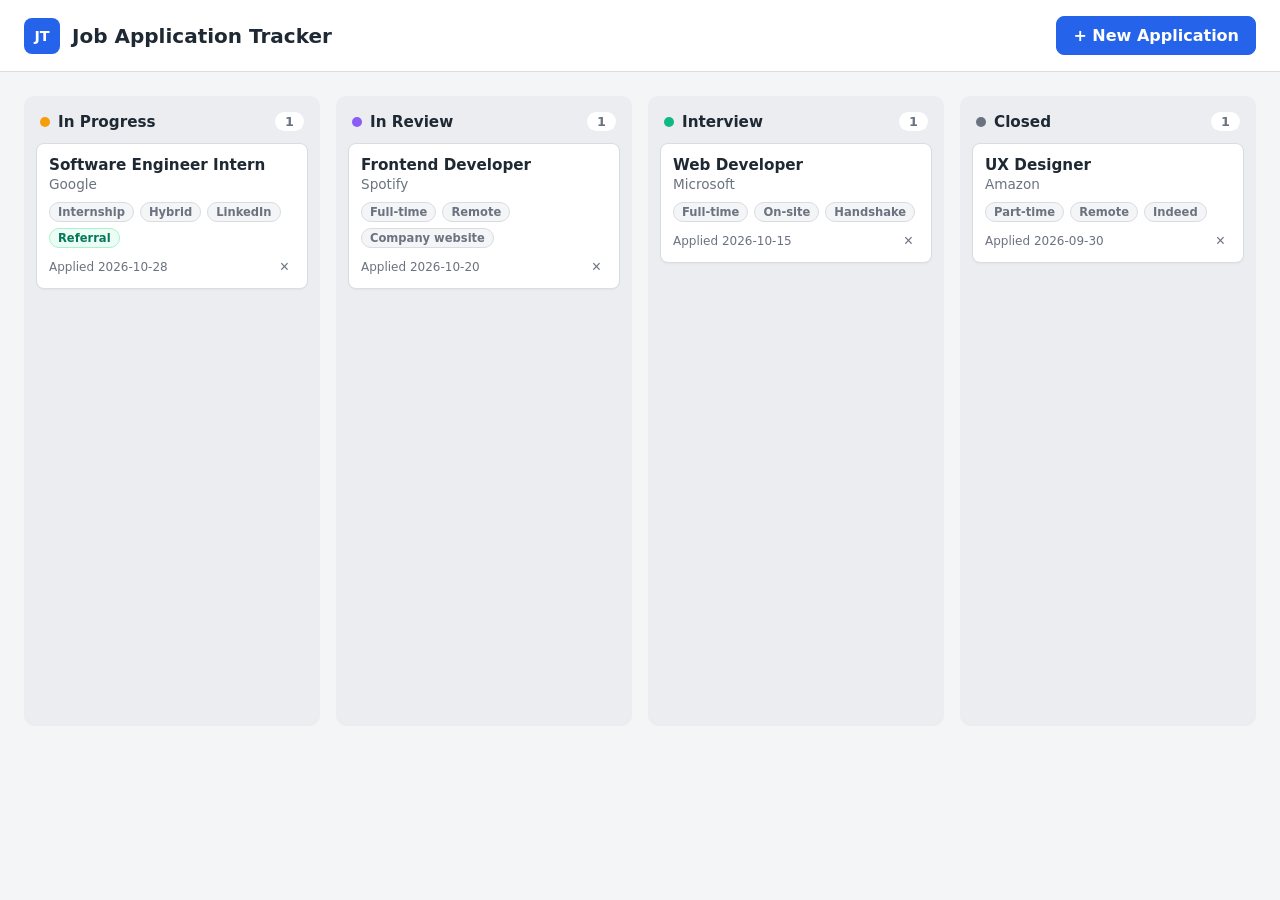
==== index.html @ 4c746ff1 "Expand New Application form with job type, mode, referral and source fields Co-Authored-By: Claude O" ====
<!DOCTYPE html>
<html lang="en">
<head>
  <meta charset="UTF-8">
  <meta name="viewport" content="width=device-width, initial-scale=1.0">
  <title>Job Application Tracker</title>
  <link rel="stylesheet" href="styles.css">
</head>
<body>
  <header class="topbar">
    <div class="brand">
      <span class="logo">JT</span>
      <h1>Job Application Tracker</h1>
    </div>
    <button id="new-app-btn" class="btn btn-primary">+ New Application</button>
  </header>

  <main class="board">
    <section class="column" data-status="in-progress">
      <div class="column-header">
        <span class="dot dot-progress"></span>
        <h2>In Progress</h2>
        <span class="count">0</span>
      </div>
      <div class="card-list"></div>
    </section>

    <section class="column" data-status="in-review">
      <div class="column-header">
        <span class="dot dot-review"></span>
        <h2>In Review</h2>
        <span class="count">0</span>
      </div>
      <div class="card-list"></div>
    </section>

    <section class="column" data-status="interview">
      <div class="column-header">
        <span class="dot dot-interview"></span>
        <h2>Interview</h2>
        <span class="count">0</span>
      </div>
      <div class="card-list"></div>
    </section>

    <section class="column" data-status="closed">
      <div class="column-header">
        <span class="dot dot-closed"></span>
        <h2>Closed</h2>
        <span class="count">0</span>
      </div>
      <div class="card-list"></div>
    </section>
  </main>

  <!-- New application modal -->
  <dialog id="app-dialog">
    <form id="app-form" method="dialog">
      <h3>New Application</h3>

      <label>Job position
        <input name="position" required placeholder="e.g. Frontend Developer">
      </label>
      <label>Company
        <input name="company" required placeholder="e.g. Acme Corp">
      </label>
      <div class="row">
        <label>Job type
          <select name="jobType" required>
            <option value="Full-time">Full-time</option>
            <option value="Part-time">Part-time</option>
            <option value="Internship">Internship</option>
          </select>
        </label>
        <label>Job mode
          <select name="jobMode" required>
            <option value="Hybrid">Hybrid</option>
            <option value="Remote">Remote</option>
            <option value="On-site">On-site</option>
          </select>
        </label>
      </div>
      <div class="row">
        <label>Application date
          <input name="date" type="date" required>
        </label>
        <label>Referral
          <select name="referral">
            <option value="no">No</option>
            <option value="yes">Yes</option>
          </select>
        </label>
      </div>
      <div class="row">
        <label>Applied via
          <select name="source" required>
            <option value="LinkedIn">LinkedIn</option>
            <option value="Indeed">Indeed</option>
            <option value="Handshake">Handshake</option>
            <option value="Glassdoor">Glassdoor</option>
            <option value="Company website">Company website</option>
            <option value="Email">Email</option>
            <option value="Career fair">Career fair</option>
            <option value="Other">Other</option>
          </select>
        </label>
        <label>Status
          <select name="status">
            <option value="in-progress">In Progress</option>
            <option value="in-review">In Review</option>
            <option value="interview">Interview</option>
            <option value="closed">Closed</option>
          </select>
        </label>
      </div>
      <div class="actions">
        <button type="button" id="cancel-btn" class="btn">Cancel</button>
        <button type="submit" class="btn btn-primary">Save</button>
      </div>
    </form>
  </dialog>

  <script src="app.js"></script>
</body>
</html>
---- styles.css ----
:root {
  --bg: #f4f5f7;
  --surface: #ffffff;
  --column: #ebedf0;
  --text: #1f2933;
  --muted: #6b7280;
  --border: #d9dce1;
  --primary: #2563eb;
  --primary-hover: #1d4ed8;
  --progress: #f59e0b;
  --review: #8b5cf6;
  --interview: #10b981;
  --closed: #6b7280;
  --radius: 10px;
}

* { box-sizing: border-box; }

body {
  margin: 0;
  font-family: system-ui, -apple-system, "Segoe UI", Roboto, sans-serif;
  background: var(--bg);
  color: var(--text);
}

/* Top bar */
.topbar {
  display: flex;
  align-items: center;
  justify-content: space-between;
  gap: 16px;
  padding: 16px 24px;
  background: var(--surface);
  border-bottom: 1px solid var(--border);
}
.brand { display: flex; align-items: center; gap: 12px; }
.brand h1 { font-size: 1.25rem; margin: 0; }
.logo {
  display: grid; place-items: center;
  width: 36px; height: 36px;
  border-radius: 8px;
  background: var(--primary); color: #fff;
  font-weight: 700; font-size: 0.9rem;
}

/* Buttons */
.btn {
  padding: 9px 16px;
  border: 1px solid var(--border);
  border-radius: 8px;
  background: var(--surface);
  color: var(--text);
  font: inherit; font-weight: 600;
  cursor: pointer;
}
.btn-primary { background: var(--primary); border-color: var(--primary); color: #fff; }
.btn-primary:hover { background: var(--primary-hover); }

/* Board */
.board {
  display: grid;
  grid-template-columns: repeat(4, minmax(240px, 1fr));
  gap: 16px;
  padding: 24px;
  overflow-x: auto;
}
.column {
  background: var(--column);
  border-radius: var(--radius);
  padding: 12px;
  min-height: 70vh;
  display: flex; flex-direction: column;
}
.column.drag-over { outline: 2px dashed var(--primary); outline-offset: -4px; }

.column-header {
  display: flex; align-items: center; gap: 8px;
  padding: 4px 4px 12px;
}
.column-header h2 { font-size: 0.95rem; margin: 0; flex: 1; }
.count {
  background: var(--surface);
  border-radius: 999px;
  padding: 2px 10px;
  font-size: 0.8rem; color: var(--muted); font-weight: 600;
}
.dot { width: 10px; height: 10px; border-radius: 50%; }
.dot-progress  { background: var(--progress); }
.dot-review    { background: var(--review); }
.dot-interview { background: var(--interview); }
.dot-closed    { background: var(--closed); }

.card-list { display: flex; flex-direction: column; gap: 10px; flex: 1; }

/* Cards */
.card {
  background: var(--surface);
  border: 1px solid var(--border);
  border-radius: 8px;
  padding: 12px;
  cursor: grab;
  box-shadow: 0 1px 2px rgb(0 0 0 / 0.04);
}
.card.dragging { opacity: 0.5; }
.card h3 { font-size: 0.95rem; margin: 0 0 2px; }
.card .company { color: var(--muted); font-size: 0.85rem; margin: 0; }
.card .tags { display: flex; flex-wrap: wrap; gap: 6px; margin-top: 10px; }
.tag {
  background: var(--bg); border: 1px solid var(--border);
  border-radius: 999px; padding: 2px 8px;
  font-size: 0.72rem; color: var(--muted); font-weight: 600;
}
.tag-referral { background: #ecfdf5; border-color: #a7f3d0; color: #047857; }
.card .meta {
  display: flex; justify-content: space-between; align-items: center;
  margin-top: 10px; font-size: 0.75rem; color: var(--muted);
}
.card .delete {
  border: none; background: none; color: var(--muted);
  cursor: pointer; font-size: 1rem; line-height: 1;
}
.card .delete:hover { color: #dc2626; }

.empty { color: var(--muted); font-size: 0.85rem; text-align: center; padding: 16px 0; }

/* Modal */
dialog {
  border: none; border-radius: var(--radius);
  padding: 24px; width: min(440px, 92vw);
}
dialog::backdrop { background: rgb(0 0 0 / 0.4); }
dialog h3 { margin: 0 0 16px; }
form label {
  display: flex; flex-direction: column; gap: 4px;
  font-size: 0.85rem; font-weight: 600; margin-bottom: 12px;
}
form input, form select, form textarea {
  font: inherit; font-weight: 400;
  padding: 8px 10px;
  border: 1px solid var(--border); border-radius: 6px;
}
form .row { display: grid; grid-template-columns: 1fr 1fr; gap: 12px; }
form .actions { display: flex; justify-content: flex-end; gap: 8px; margin-top: 8px; }

/* Phone */
@media (max-width: 700px) {
  .topbar { padding: 12px 16px; }
  .brand h1 { font-size: 1rem; }
  .board { grid-template-columns: 1fr; padding: 16px; }
  .column { min-height: auto; }
}
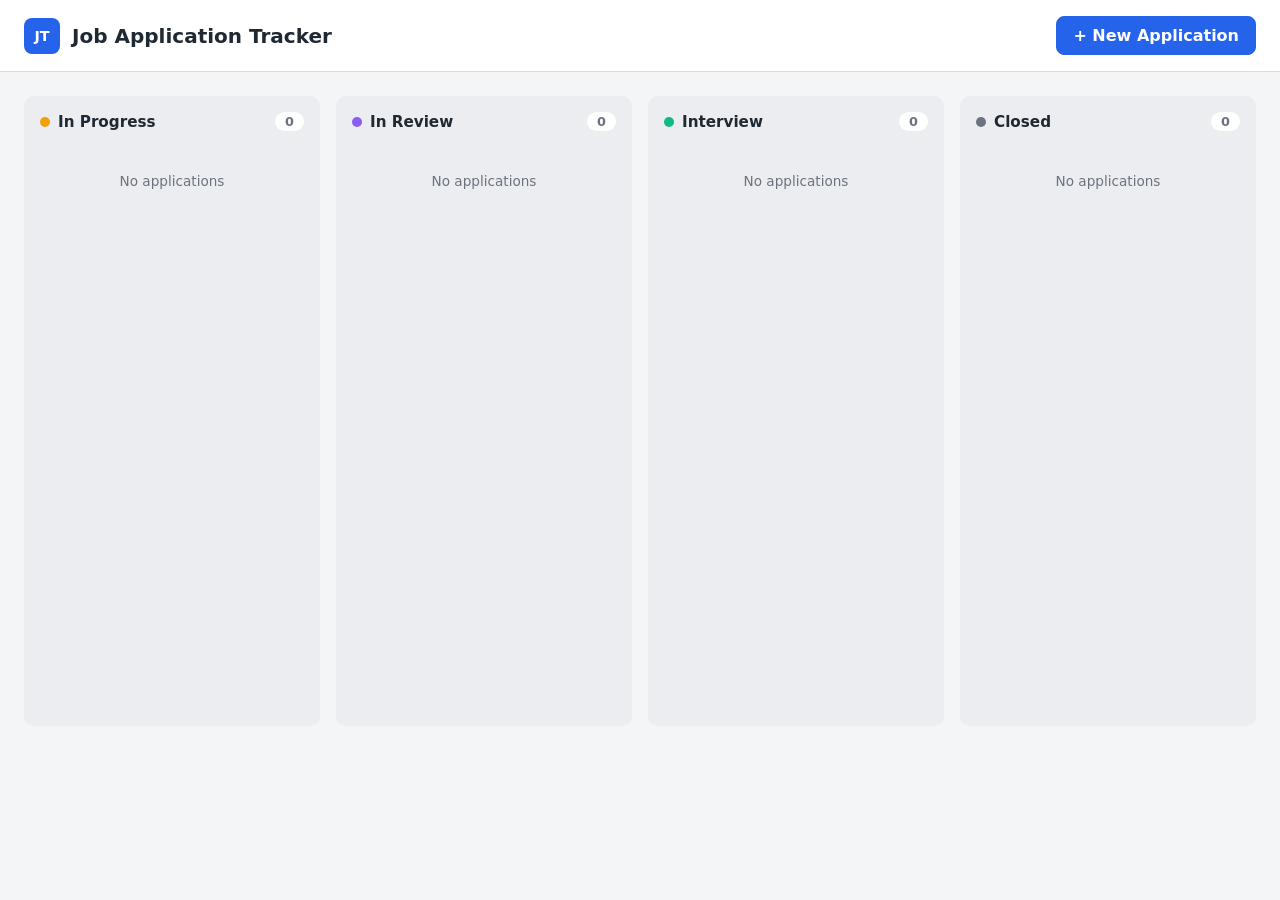
==== commit 30a15096: "Add application details menu, platform icons and empty defaults - Click a card to see all its data; " ====
--- a/index.html
+++ b/index.html
@@ -67,6 +67,7 @@
       <div class="row">
         <label>Job type
           <select name="jobType" required>
+            <option value="" selected>-</option>
             <option value="Full-time">Full-time</option>
             <option value="Part-time">Part-time</option>
             <option value="Internship">Internship</option>
@@ -74,6 +75,7 @@
         </label>
         <label>Job mode
           <select name="jobMode" required>
+            <option value="" selected>-</option>
             <option value="Hybrid">Hybrid</option>
             <option value="Remote">Remote</option>
             <option value="On-site">On-site</option>
@@ -85,7 +87,8 @@
           <input name="date" type="date" required>
         </label>
         <label>Referral
-          <select name="referral">
+          <select name="referral" required>
+            <option value="" selected>-</option>
             <option value="no">No</option>
             <option value="yes">Yes</option>
           </select>
@@ -93,7 +96,10 @@
       </div>
       <div class="row">
         <label>Applied via
-          <select name="source" required>
+          <span class="select-icon">
+            <span id="source-preview" class="source-icon"></span>
+            <select name="source" required>
+            <option value="" selected>-</option>
             <option value="LinkedIn">LinkedIn</option>
             <option value="Indeed">Indeed</option>
             <option value="Handshake">Handshake</option>
@@ -102,10 +108,12 @@
             <option value="Email">Email</option>
             <option value="Career fair">Career fair</option>
             <option value="Other">Other</option>
-          </select>
+            </select>
+          </span>
         </label>
         <label>Status
-          <select name="status">
+          <select name="status" required>
+            <option value="" selected>-</option>
             <option value="in-progress">In Progress</option>
             <option value="in-review">In Review</option>
             <option value="interview">Interview</option>
@@ -120,6 +128,38 @@
     </form>
   </dialog>
 
+  <!-- Application details modal -->
+  <dialog id="details-dialog">
+    <form id="details-form" method="dialog">
+      <h3 id="details-position"></h3>
+      <p id="details-company" class="details-company"></p>
+
+      <dl class="details-list">
+        <dt>Job type</dt><dd id="details-jobType"></dd>
+        <dt>Job mode</dt><dd id="details-jobMode"></dd>
+        <dt>Application date</dt><dd id="details-date"></dd>
+        <dt>Referral</dt><dd id="details-referral"></dd>
+        <dt>Applied via</dt><dd id="details-source"></dd>
+      </dl>
+
+      <label>Status
+        <select name="status" required>
+          <option value="in-progress">In Progress</option>
+          <option value="in-review">In Review</option>
+          <option value="interview">Interview</option>
+          <option value="closed">Closed</option>
+        </select>
+      </label>
+
+      <div class="actions">
+        <button type="button" id="delete-btn" class="btn btn-danger">Delete</button>
+        <span class="spacer"></span>
+        <button type="button" id="details-close-btn" class="btn">Close</button>
+        <button type="submit" class="btn btn-primary">Save</button>
+      </div>
+    </form>
+  </dialog>
+
   <script src="app.js"></script>
 </body>
 </html>
--- a/styles.css
+++ b/styles.css
@@ -55,6 +55,8 @@
 }
 .btn-primary { background: var(--primary); border-color: var(--primary); color: #fff; }
 .btn-primary:hover { background: var(--primary-hover); }
+.btn-danger { color: #dc2626; border-color: #fecaca; }
+.btn-danger:hover { background: #fef2f2; }
 
 /* Board */
 .board {
@@ -71,7 +73,6 @@
   min-height: 70vh;
   display: flex; flex-direction: column;
 }
-.column.drag-over { outline: 2px dashed var(--primary); outline-offset: -4px; }
 
 .column-header {
   display: flex; align-items: center; gap: 8px;
@@ -98,10 +99,12 @@
   border: 1px solid var(--border);
   border-radius: 8px;
   padding: 12px;
-  cursor: grab;
+  cursor: pointer;
   box-shadow: 0 1px 2px rgb(0 0 0 / 0.04);
+  transition: border-color 0.15s, box-shadow 0.15s;
 }
-.card.dragging { opacity: 0.5; }
+.card:hover { border-color: var(--primary); box-shadow: 0 4px 12px rgb(0 0 0 / 0.08); }
+.card:focus-visible { outline: 2px solid var(--primary); outline-offset: 2px; }
 .card h3 { font-size: 0.95rem; margin: 0 0 2px; }
 .card .company { color: var(--muted); font-size: 0.85rem; margin: 0; }
 .card .tags { display: flex; flex-wrap: wrap; gap: 6px; margin-top: 10px; }
@@ -111,15 +114,26 @@
   font-size: 0.72rem; color: var(--muted); font-weight: 600;
 }
 .tag-referral { background: #ecfdf5; border-color: #a7f3d0; color: #047857; }
-.card .meta {
-  display: flex; justify-content: space-between; align-items: center;
-  margin-top: 10px; font-size: 0.75rem; color: var(--muted);
+.card .meta { margin-top: 10px; font-size: 0.75rem; color: var(--muted); }
+
+/* "Applied via" icons */
+.source-icon { display: inline-flex; width: 16px; height: 16px; flex-shrink: 0; color: var(--muted); }
+.source-icon svg { width: 100%; height: 100%; }
+.tag-source { display: inline-flex; align-items: center; gap: 4px; padding-left: 4px; }
+.tag-source .source-icon { width: 14px; height: 14px; }
+.select-icon { position: relative; display: flex; align-items: center; }
+.select-icon .source-icon { position: absolute; left: 10px; pointer-events: none; }
+.select-icon select { width: 100%; padding-left: 34px; }
+
+/* Details modal */
+.details-company { color: var(--muted); margin: -12px 0 16px; }
+.details-list {
+  display: grid; grid-template-columns: auto 1fr; gap: 10px 16px;
+  margin: 0 0 20px; padding: 16px;
+  background: var(--bg); border-radius: 8px; font-size: 0.9rem;
 }
-.card .delete {
-  border: none; background: none; color: var(--muted);
-  cursor: pointer; font-size: 1rem; line-height: 1;
-}
-.card .delete:hover { color: #dc2626; }
+.details-list dt { color: var(--muted); font-weight: 600; }
+.details-list dd { margin: 0; display: flex; align-items: center; gap: 6px; }
 
 .empty { color: var(--muted); font-size: 0.85rem; text-align: center; padding: 16px 0; }
 
@@ -141,6 +155,7 @@
 }
 form .row { display: grid; grid-template-columns: 1fr 1fr; gap: 12px; }
 form .actions { display: flex; justify-content: flex-end; gap: 8px; margin-top: 8px; }
+form .actions .spacer { flex: 1; }
 
 /* Phone */
 @media (max-width: 700px) {
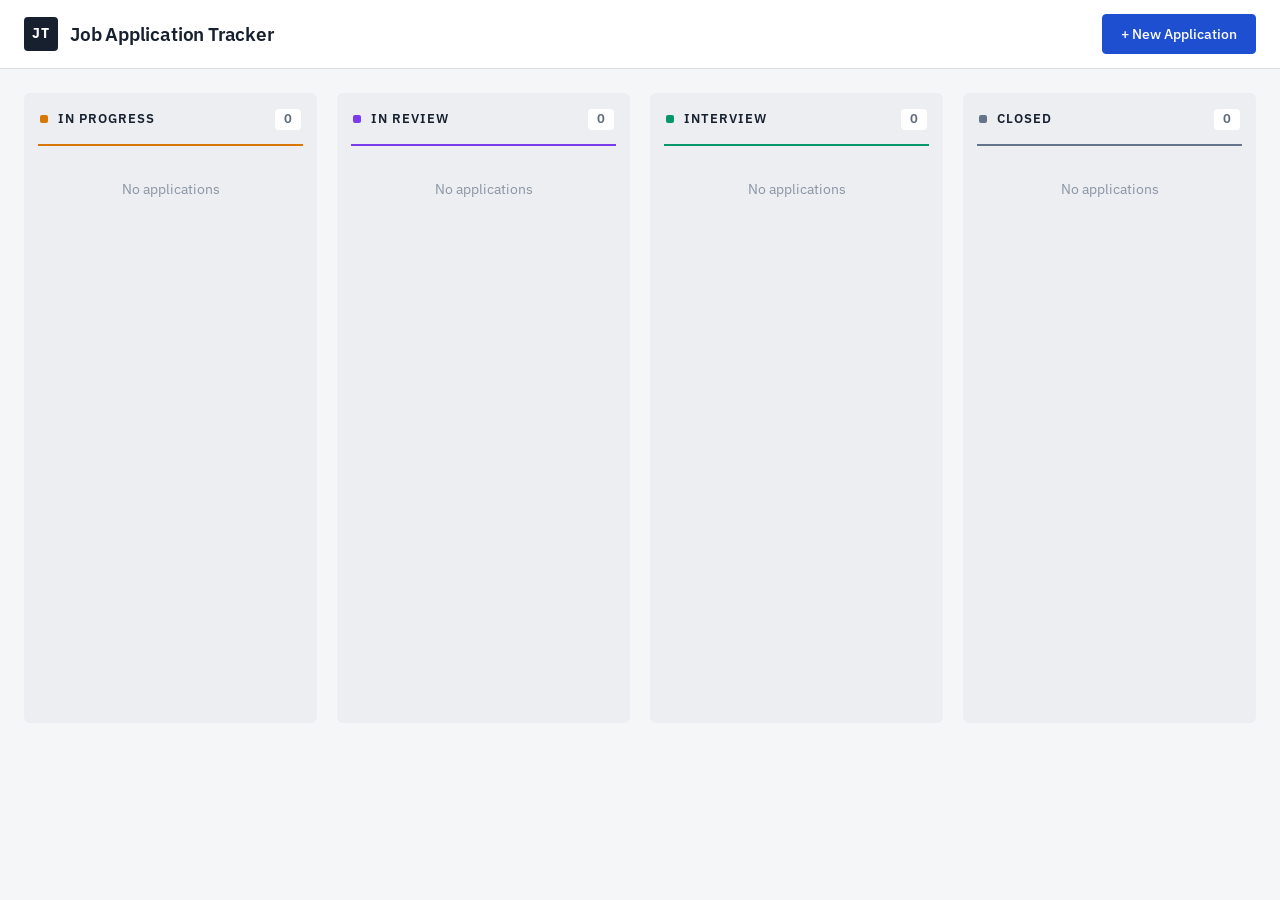
==== commit 6e888b05: "Restyle cards, forms and details menu with IBM Plex Sans - Cards get a status-colored left border, l" ====
--- a/index.html
+++ b/index.html
@@ -4,6 +4,9 @@
   <meta charset="UTF-8">
   <meta name="viewport" content="width=device-width, initial-scale=1.0">
   <title>Job Application Tracker</title>
+  <link rel="preconnect" href="https://fonts.googleapis.com">
+  <link rel="preconnect" href="https://fonts.gstatic.com" crossorigin>
+  <link href="https://fonts.googleapis.com/css2?family=IBM+Plex+Sans:wght@400;500;600;700&display=swap" rel="stylesheet">
   <link rel="stylesheet" href="styles.css">
 </head>
 <body>
--- a/styles.css
+++ b/styles.css
@@ -1,166 +1,268 @@
 :root {
-  --bg: #f4f5f7;
+  --bg: #f5f6f8;
   --surface: #ffffff;
-  --column: #ebedf0;
-  --text: #1f2933;
-  --muted: #6b7280;
-  --border: #d9dce1;
-  --primary: #2563eb;
-  --primary-hover: #1d4ed8;
-  --progress: #f59e0b;
-  --review: #8b5cf6;
-  --interview: #10b981;
-  --closed: #6b7280;
-  --radius: 10px;
+  --column: #eceef2;
+  --text: #16202e;
+  --muted: #5f6b7a;
+  --subtle: #8a94a3;
+  --border: #d8dce3;
+  --border-strong: #b9c0cb;
+  --primary: #1f4fd1;
+  --primary-hover: #183fa8;
+  --primary-soft: #e8eefc;
+  --progress: #d97706;
+  --review: #7c3aed;
+  --interview: #059669;
+  --closed: #64748b;
+  --danger: #c62828;
+  --radius: 6px;
+  --radius-sm: 4px;
+  --field-height: 40px;
+  --shadow-sm: 0 1px 2px rgb(16 24 40 / 0.06);
+  --shadow-md: 0 6px 16px rgb(16 24 40 / 0.10);
+  --font: "IBM Plex Sans", "Segoe UI", Roboto, Helvetica, Arial, sans-serif;
 }
 
 * { box-sizing: border-box; }
 
 body {
   margin: 0;
-  font-family: system-ui, -apple-system, "Segoe UI", Roboto, sans-serif;
+  font-family: var(--font);
+  font-size: 15px;
+  line-height: 1.45;
   background: var(--bg);
   color: var(--text);
-}
-
-/* Top bar */
+  -webkit-font-smoothing: antialiased;
+}
+
+h1, h2, h3 { letter-spacing: -0.01em; }
+
+/* ---------- Top bar ---------- */
 .topbar {
   display: flex;
   align-items: center;
   justify-content: space-between;
   gap: 16px;
-  padding: 16px 24px;
+  padding: 14px 24px;
   background: var(--surface);
   border-bottom: 1px solid var(--border);
 }
 .brand { display: flex; align-items: center; gap: 12px; }
-.brand h1 { font-size: 1.25rem; margin: 0; }
+.brand h1 { font-size: 1.2rem; font-weight: 600; margin: 0; }
 .logo {
   display: grid; place-items: center;
-  width: 36px; height: 36px;
-  border-radius: 8px;
-  background: var(--primary); color: #fff;
-  font-weight: 700; font-size: 0.9rem;
-}
-
-/* Buttons */
+  width: 34px; height: 34px;
+  border-radius: var(--radius-sm);
+  background: var(--text); color: #fff;
+  font-weight: 700; font-size: 0.85rem; letter-spacing: 0.04em;
+}
+
+/* ---------- Buttons ---------- */
 .btn {
-  padding: 9px 16px;
-  border: 1px solid var(--border);
-  border-radius: 8px;
-  background: var(--surface);
-  color: var(--text);
-  font: inherit; font-weight: 600;
+  display: inline-flex; align-items: center; justify-content: center;
+  height: var(--field-height);
+  padding: 0 18px;
+  border: 1px solid var(--border-strong);
+  border-radius: var(--radius-sm);
+  background: var(--surface);
+  color: var(--text);
+  font: inherit; font-size: 0.9rem; font-weight: 500;
   cursor: pointer;
-}
+  transition: background 0.15s, border-color 0.15s;
+}
+.btn:hover { background: var(--bg); }
 .btn-primary { background: var(--primary); border-color: var(--primary); color: #fff; }
-.btn-primary:hover { background: var(--primary-hover); }
-.btn-danger { color: #dc2626; border-color: #fecaca; }
-.btn-danger:hover { background: #fef2f2; }
-
-/* Board */
+.btn-primary:hover { background: var(--primary-hover); border-color: var(--primary-hover); }
+.btn-danger { color: var(--danger); border-color: #efc4c4; }
+.btn-danger:hover { background: #fdf2f2; }
+
+/* ---------- Board ---------- */
 .board {
   display: grid;
-  grid-template-columns: repeat(4, minmax(240px, 1fr));
-  gap: 16px;
+  grid-template-columns: repeat(4, minmax(250px, 1fr));
+  gap: 20px;
   padding: 24px;
   overflow-x: auto;
 }
 .column {
   background: var(--column);
   border-radius: var(--radius);
-  padding: 12px;
+  padding: 14px;
   min-height: 70vh;
   display: flex; flex-direction: column;
 }
 
 .column-header {
-  display: flex; align-items: center; gap: 8px;
-  padding: 4px 4px 12px;
-}
-.column-header h2 { font-size: 0.95rem; margin: 0; flex: 1; }
+  display: flex; align-items: center; gap: 10px;
+  padding: 2px 2px 14px;
+  margin-bottom: 14px;
+  border-bottom: 2px solid var(--border);
+}
+.column[data-status="in-progress"] .column-header { border-bottom-color: var(--progress); }
+.column[data-status="in-review"]   .column-header { border-bottom-color: var(--review); }
+.column[data-status="interview"]   .column-header { border-bottom-color: var(--interview); }
+.column[data-status="closed"]      .column-header { border-bottom-color: var(--closed); }
+.column-header h2 {
+  flex: 1; margin: 0;
+  font-size: 0.8rem; font-weight: 600;
+  text-transform: uppercase; letter-spacing: 0.08em;
+}
 .count {
-  background: var(--surface);
-  border-radius: 999px;
-  padding: 2px 10px;
+  min-width: 26px; text-align: center;
+  background: var(--surface);
+  border-radius: var(--radius-sm);
+  padding: 1px 8px;
   font-size: 0.8rem; color: var(--muted); font-weight: 600;
 }
-.dot { width: 10px; height: 10px; border-radius: 50%; }
+.dot { width: 8px; height: 8px; border-radius: 2px; }
 .dot-progress  { background: var(--progress); }
 .dot-review    { background: var(--review); }
 .dot-interview { background: var(--interview); }
 .dot-closed    { background: var(--closed); }
 
-.card-list { display: flex; flex-direction: column; gap: 10px; flex: 1; }
-
-/* Cards */
+.card-list { display: flex; flex-direction: column; gap: 12px; flex: 1; }
+.empty { color: var(--subtle); font-size: 0.85rem; text-align: center; padding: 20px 0; margin: 0; }
+
+/* ---------- Cards ---------- */
 .card {
+  position: relative;
+  display: flex; flex-direction: column;
   background: var(--surface);
   border: 1px solid var(--border);
-  border-radius: 8px;
-  padding: 12px;
+  border-left: 4px solid var(--accent, var(--border));
+  border-radius: var(--radius);
+  padding: 14px 16px;
   cursor: pointer;
-  box-shadow: 0 1px 2px rgb(0 0 0 / 0.04);
+  box-shadow: var(--shadow-sm);
+  transition: box-shadow 0.15s, transform 0.15s;
+}
+.card.status-in-progress { --accent: var(--progress); }
+.card.status-in-review   { --accent: var(--review); }
+.card.status-interview   { --accent: var(--interview); }
+.card.status-closed      { --accent: var(--closed); }
+.card:hover { box-shadow: var(--shadow-md); transform: translateY(-1px); }
+.card:focus-visible { outline: 2px solid var(--primary); outline-offset: 2px; }
+
+.card h3 { font-size: 1.1rem; font-weight: 600; line-height: 1.3; margin: 0; }
+.card .company { color: var(--muted); font-size: 0.9rem; margin: 2px 0 0; }
+.card .tags { display: flex; flex-wrap: wrap; gap: 6px; margin-top: 12px; }
+.tag {
+  display: inline-flex; align-items: center; gap: 5px;
+  height: 24px; padding: 0 8px;
+  background: var(--bg); border: 1px solid var(--border);
+  border-radius: var(--radius-sm);
+  font-size: 0.75rem; font-weight: 500; color: var(--muted);
+  white-space: nowrap;
+}
+.tag-referral { background: #ecfdf5; border-color: #b7e4cf; color: #047857; }
+.card .meta {
+  margin-top: 12px; padding-top: 10px;
+  border-top: 1px solid #edf0f3;
+  font-size: 0.78rem; color: var(--subtle);
+}
+
+/* ---------- "Applied via" icons ---------- */
+.source-icon { display: inline-flex; width: 16px; height: 16px; flex-shrink: 0; color: var(--muted); text-transform: none; letter-spacing: normal; }
+.source-icon svg { width: 100%; height: 100%; }
+.tag .source-icon { width: 14px; height: 14px; }
+
+/* ---------- Modals ---------- */
+dialog {
+  border: 1px solid var(--border);
+  border-radius: var(--radius);
+  padding: 28px;
+  width: min(480px, calc(100vw - 32px));
+  color: var(--text);
+  box-shadow: 0 20px 48px rgb(16 24 40 / 0.22);
+}
+dialog::backdrop { background: rgb(16 24 40 / 0.45); }
+dialog h3 { margin: 0 0 20px; font-size: 1.3rem; font-weight: 600; }
+
+/* Form fields */
+form label {
+  display: flex; flex-direction: column; gap: 6px;
+  margin-bottom: 16px;
+  font-size: 0.78rem; font-weight: 600;
+  color: var(--muted);
+  text-transform: uppercase; letter-spacing: 0.05em;
+}
+form input, form select, form textarea {
+  width: 100%;
+  height: var(--field-height);
+  padding: 0 12px;
+  border: 1px solid var(--border-strong);
+  border-radius: var(--radius-sm);
+  background: var(--surface);
+  color: var(--text);
+  font: inherit; font-size: 0.92rem; font-weight: 400;
+  text-transform: none; letter-spacing: normal;
   transition: border-color 0.15s, box-shadow 0.15s;
 }
-.card:hover { border-color: var(--primary); box-shadow: 0 4px 12px rgb(0 0 0 / 0.08); }
-.card:focus-visible { outline: 2px solid var(--primary); outline-offset: 2px; }
-.card h3 { font-size: 0.95rem; margin: 0 0 2px; }
-.card .company { color: var(--muted); font-size: 0.85rem; margin: 0; }
-.card .tags { display: flex; flex-wrap: wrap; gap: 6px; margin-top: 10px; }
-.tag {
-  background: var(--bg); border: 1px solid var(--border);
-  border-radius: 999px; padding: 2px 8px;
-  font-size: 0.72rem; color: var(--muted); font-weight: 600;
-}
-.tag-referral { background: #ecfdf5; border-color: #a7f3d0; color: #047857; }
-.card .meta { margin-top: 10px; font-size: 0.75rem; color: var(--muted); }
-
-/* "Applied via" icons */
-.source-icon { display: inline-flex; width: 16px; height: 16px; flex-shrink: 0; color: var(--muted); }
-.source-icon svg { width: 100%; height: 100%; }
-.tag-source { display: inline-flex; align-items: center; gap: 4px; padding-left: 4px; }
-.tag-source .source-icon { width: 14px; height: 14px; }
+form input:focus, form select:focus, form textarea:focus {
+  outline: none;
+  border-color: var(--primary);
+  box-shadow: 0 0 0 3px var(--primary-soft);
+}
+form input::placeholder { color: var(--subtle); }
+
+/* Custom dropdown arrow (the native one gets cut off) */
+form select {
+  appearance: none;
+  -webkit-appearance: none;
+  padding-right: 38px;
+  background-image: url("data:image/svg+xml,%3Csvg xmlns='http://www.w3.org/2000/svg' viewBox='0 0 24 24' fill='none' stroke='%235f6b7a' stroke-width='2' stroke-linecap='round' stroke-linejoin='round'%3E%3Cpath d='m6 9 6 6 6-6'/%3E%3C/svg%3E");
+  background-repeat: no-repeat;
+  background-position: right 12px center;
+  background-size: 16px;
+  cursor: pointer;
+}
+
+/* Dropdown with the "Applied via" icon inside */
 .select-icon { position: relative; display: flex; align-items: center; }
-.select-icon .source-icon { position: absolute; left: 10px; pointer-events: none; }
-.select-icon select { width: 100%; padding-left: 34px; }
+.select-icon .source-icon { position: absolute; left: 12px; pointer-events: none; }
+.select-icon .source-icon:not(:empty) ~ select { padding-left: 38px; }
+
+form .row { display: grid; grid-template-columns: 1fr 1fr; gap: 16px; }
+form .actions {
+  display: flex; justify-content: flex-end; align-items: center; gap: 10px;
+  margin-top: 8px; padding-top: 20px;
+  border-top: 1px solid var(--border);
+}
+form .actions .spacer { flex: 1; }
 
 /* Details modal */
-.details-company { color: var(--muted); margin: -12px 0 16px; }
+#details-dialog h3 { font-size: 1.6rem; line-height: 1.2; margin-bottom: 4px; }
+.details-company { color: var(--muted); font-size: 1rem; margin: 0 0 20px; }
 .details-list {
-  display: grid; grid-template-columns: auto 1fr; gap: 10px 16px;
-  margin: 0 0 20px; padding: 16px;
-  background: var(--bg); border-radius: 8px; font-size: 0.9rem;
-}
-.details-list dt { color: var(--muted); font-weight: 600; }
-.details-list dd { margin: 0; display: flex; align-items: center; gap: 6px; }
-
-.empty { color: var(--muted); font-size: 0.85rem; text-align: center; padding: 16px 0; }
-
-/* Modal */
-dialog {
-  border: none; border-radius: var(--radius);
-  padding: 24px; width: min(440px, 92vw);
-}
-dialog::backdrop { background: rgb(0 0 0 / 0.4); }
-dialog h3 { margin: 0 0 16px; }
-form label {
-  display: flex; flex-direction: column; gap: 4px;
-  font-size: 0.85rem; font-weight: 600; margin-bottom: 12px;
-}
-form input, form select, form textarea {
-  font: inherit; font-weight: 400;
-  padding: 8px 10px;
-  border: 1px solid var(--border); border-radius: 6px;
-}
-form .row { display: grid; grid-template-columns: 1fr 1fr; gap: 12px; }
-form .actions { display: flex; justify-content: flex-end; gap: 8px; margin-top: 8px; }
-form .actions .spacer { flex: 1; }
-
-/* Phone */
+  display: grid; grid-template-columns: 180px 1fr;
+  margin: 0 0 20px;
+  border: 1px solid var(--border);
+  border-radius: var(--radius);
+  font-size: 0.92rem;
+}
+.details-list dt, .details-list dd {
+  display: flex; align-items: center;
+  min-height: 42px; padding: 0 14px;
+  border-bottom: 1px solid var(--border);
+}
+.details-list dt:last-of-type, .details-list dd:last-of-type { border-bottom: none; }
+.details-list dt {
+  background: var(--bg);
+  color: var(--muted); font-size: 0.78rem; font-weight: 600;
+  text-transform: uppercase; letter-spacing: 0.05em;
+  white-space: nowrap;
+}
+.details-list dd { margin: 0; gap: 8px; }
+
+/* ---------- Phone ---------- */
 @media (max-width: 700px) {
   .topbar { padding: 12px 16px; }
   .brand h1 { font-size: 1rem; }
+  .btn { padding: 0 14px; }
   .board { grid-template-columns: 1fr; padding: 16px; }
   .column { min-height: auto; }
-}
+  dialog { padding: 20px; }
+  form .row { grid-template-columns: 1fr; gap: 0; }
+  .details-list { grid-template-columns: 1fr; }
+  .details-list dt { min-height: 30px; border-bottom: none; }
+}
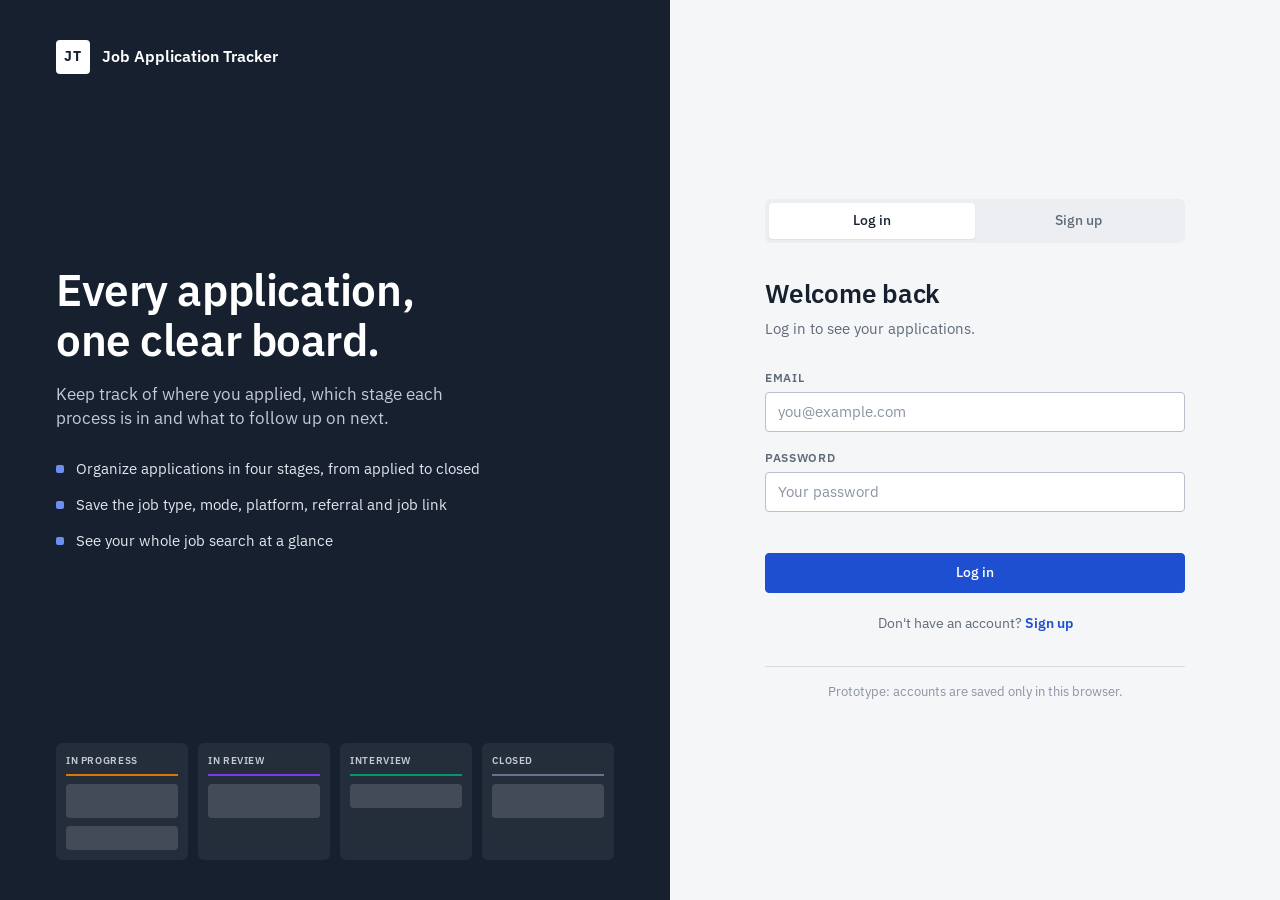
==== commit 7d0f80cf: "Add start screen with log in / sign up and job link field - New start screen (index.html) with Log i" ====
--- a/index.html
+++ b/index.html
@@ -9,160 +9,87 @@
   <link href="https://fonts.googleapis.com/css2?family=IBM+Plex+Sans:wght@400;500;600;700&display=swap" rel="stylesheet">
   <link rel="stylesheet" href="styles.css">
 </head>
-<body>
-  <header class="topbar">
+<body class="auth-page">
+  <!-- Left: welcome panel -->
+  <section class="auth-hero">
     <div class="brand">
-      <span class="logo">JT</span>
-      <h1>Job Application Tracker</h1>
+      <span class="logo logo-light">JT</span>
+      <span class="brand-name">Job Application Tracker</span>
     </div>
-    <button id="new-app-btn" class="btn btn-primary">+ New Application</button>
-  </header>
 
-  <main class="board">
-    <section class="column" data-status="in-progress">
-      <div class="column-header">
-        <span class="dot dot-progress"></span>
-        <h2>In Progress</h2>
-        <span class="count">0</span>
+    <div class="hero-copy">
+      <h1>Every application,<br>one clear board.</h1>
+      <p>Keep track of where you applied, which stage each process is in and what to follow up on next.</p>
+
+      <ul class="hero-points">
+        <li><span class="point-mark"></span>Organize applications in four stages, from applied to closed</li>
+        <li><span class="point-mark"></span>Save the job type, mode, platform, referral and job link</li>
+        <li><span class="point-mark"></span>See your whole job search at a glance</li>
+      </ul>
+    </div>
+
+    <!-- Small preview of the board -->
+    <div class="hero-preview" aria-hidden="true">
+      <div class="preview-col"><span class="preview-head" style="--c: var(--progress)">In Progress</span><span class="preview-card"></span><span class="preview-card short"></span></div>
+      <div class="preview-col"><span class="preview-head" style="--c: var(--review)">In Review</span><span class="preview-card"></span></div>
+      <div class="preview-col"><span class="preview-head" style="--c: var(--interview)">Interview</span><span class="preview-card short"></span></div>
+      <div class="preview-col"><span class="preview-head" style="--c: var(--closed)">Closed</span><span class="preview-card"></span></div>
+    </div>
+  </section>
+
+  <!-- Right: log in / sign up -->
+  <main class="auth-main">
+    <div class="auth-card">
+      <div class="auth-tabs" role="tablist">
+        <button type="button" class="auth-tab active" data-tab="login" role="tab" aria-selected="true">Log in</button>
+        <button type="button" class="auth-tab" data-tab="signup" role="tab" aria-selected="false">Sign up</button>
       </div>
-      <div class="card-list"></div>
-    </section>
 
-    <section class="column" data-status="in-review">
-      <div class="column-header">
-        <span class="dot dot-review"></span>
-        <h2>In Review</h2>
-        <span class="count">0</span>
-      </div>
-      <div class="card-list"></div>
-    </section>
+      <form id="login-form" class="auth-form" novalidate>
+        <h2>Welcome back</h2>
+        <p class="auth-subtitle">Log in to see your applications.</p>
 
-    <section class="column" data-status="interview">
-      <div class="column-header">
-        <span class="dot dot-interview"></span>
-        <h2>Interview</h2>
-        <span class="count">0</span>
-      </div>
-      <div class="card-list"></div>
-    </section>
+        <label>Email
+          <input name="email" type="email" autocomplete="email" required placeholder="you@example.com">
+        </label>
+        <label>Password
+          <input name="password" type="password" autocomplete="current-password" required placeholder="Your password">
+        </label>
 
-    <section class="column" data-status="closed">
-      <div class="column-header">
-        <span class="dot dot-closed"></span>
-        <h2>Closed</h2>
-        <span class="count">0</span>
-      </div>
-      <div class="card-list"></div>
-    </section>
+        <p class="form-error" role="alert"></p>
+        <button type="submit" class="btn btn-primary btn-block">Log in</button>
+        <p class="auth-switch">Don't have an account? <button type="button" class="link-btn" data-go="signup">Sign up</button></p>
+      </form>
+
+      <form id="signup-form" class="auth-form" hidden novalidate>
+        <h2>Create your account</h2>
+        <p class="auth-subtitle">Start tracking your job search in minutes.</p>
+
+        <label>Full name
+          <input name="name" autocomplete="name" required placeholder="e.g. Alex Smith">
+        </label>
+        <label>Email
+          <input name="email" type="email" autocomplete="email" required placeholder="you@example.com">
+        </label>
+        <div class="row">
+          <label>Password
+            <input name="password" type="password" autocomplete="new-password" required minlength="6" placeholder="At least 6 characters">
+          </label>
+          <label>Confirm password
+            <input name="confirm" type="password" autocomplete="new-password" required placeholder="Repeat password">
+          </label>
+        </div>
+
+        <p class="form-error" role="alert"></p>
+        <button type="submit" class="btn btn-primary btn-block">Create account</button>
+        <p class="auth-switch">Already have an account? <button type="button" class="link-btn" data-go="login">Log in</button></p>
+      </form>
+
+      <p class="auth-note">Prototype: accounts are saved only in this browser.</p>
+    </div>
   </main>
 
-  <!-- New application modal -->
-  <dialog id="app-dialog">
-    <form id="app-form" method="dialog">
-      <h3>New Application</h3>
-
-      <label>Job position
-        <input name="position" required placeholder="e.g. Frontend Developer">
-      </label>
-      <label>Company
-        <input name="company" required placeholder="e.g. Acme Corp">
-      </label>
-      <div class="row">
-        <label>Job type
-          <select name="jobType" required>
-            <option value="" selected>-</option>
-            <option value="Full-time">Full-time</option>
-            <option value="Part-time">Part-time</option>
-            <option value="Internship">Internship</option>
-          </select>
-        </label>
-        <label>Job mode
-          <select name="jobMode" required>
-            <option value="" selected>-</option>
-            <option value="Hybrid">Hybrid</option>
-            <option value="Remote">Remote</option>
-            <option value="On-site">On-site</option>
-          </select>
-        </label>
-      </div>
-      <div class="row">
-        <label>Application date
-          <input name="date" type="date" required>
-        </label>
-        <label>Referral
-          <select name="referral" required>
-            <option value="" selected>-</option>
-            <option value="no">No</option>
-            <option value="yes">Yes</option>
-          </select>
-        </label>
-      </div>
-      <div class="row">
-        <label>Applied via
-          <span class="select-icon">
-            <span id="source-preview" class="source-icon"></span>
-            <select name="source" required>
-            <option value="" selected>-</option>
-            <option value="LinkedIn">LinkedIn</option>
-            <option value="Indeed">Indeed</option>
-            <option value="Handshake">Handshake</option>
-            <option value="Glassdoor">Glassdoor</option>
-            <option value="Company website">Company website</option>
-            <option value="Email">Email</option>
-            <option value="Career fair">Career fair</option>
-            <option value="Other">Other</option>
-            </select>
-          </span>
-        </label>
-        <label>Status
-          <select name="status" required>
-            <option value="" selected>-</option>
-            <option value="in-progress">In Progress</option>
-            <option value="in-review">In Review</option>
-            <option value="interview">Interview</option>
-            <option value="closed">Closed</option>
-          </select>
-        </label>
-      </div>
-      <div class="actions">
-        <button type="button" id="cancel-btn" class="btn">Cancel</button>
-        <button type="submit" class="btn btn-primary">Save</button>
-      </div>
-    </form>
-  </dialog>
-
-  <!-- Application details modal -->
-  <dialog id="details-dialog">
-    <form id="details-form" method="dialog">
-      <h3 id="details-position"></h3>
-      <p id="details-company" class="details-company"></p>
-
-      <dl class="details-list">
-        <dt>Job type</dt><dd id="details-jobType"></dd>
-        <dt>Job mode</dt><dd id="details-jobMode"></dd>
-        <dt>Application date</dt><dd id="details-date"></dd>
-        <dt>Referral</dt><dd id="details-referral"></dd>
-        <dt>Applied via</dt><dd id="details-source"></dd>
-      </dl>
-
-      <label>Status
-        <select name="status" required>
-          <option value="in-progress">In Progress</option>
-          <option value="in-review">In Review</option>
-          <option value="interview">Interview</option>
-          <option value="closed">Closed</option>
-        </select>
-      </label>
-
-      <div class="actions">
-        <button type="button" id="delete-btn" class="btn btn-danger">Delete</button>
-        <span class="spacer"></span>
-        <button type="button" id="details-close-btn" class="btn">Close</button>
-        <button type="submit" class="btn btn-primary">Save</button>
-      </div>
-    </form>
-  </dialog>
-
-  <script src="app.js"></script>
+  <script src="auth.js"></script>
+  <script src="login.js"></script>
 </body>
 </html>
--- a/styles.css
+++ b/styles.css
@@ -24,6 +24,7 @@
 }
 
 * { box-sizing: border-box; }
+[hidden] { display: none !important; }
 
 body {
   margin: 0;
@@ -57,6 +58,19 @@
   font-weight: 700; font-size: 0.85rem; letter-spacing: 0.04em;
 }
 
+.topbar-actions { display: flex; align-items: center; gap: 20px; }
+.user-menu {
+  display: flex; align-items: center; gap: 10px;
+  padding-left: 20px; border-left: 1px solid var(--border);
+}
+.avatar {
+  display: grid; place-items: center;
+  width: 32px; height: 32px; border-radius: 50%;
+  background: var(--primary-soft); color: var(--primary);
+  font-size: 0.78rem; font-weight: 600;
+}
+.user-name { font-size: 0.9rem; font-weight: 500; }
+
 /* ---------- Buttons ---------- */
 .btn {
   display: inline-flex; align-items: center; justify-content: center;
@@ -73,6 +87,9 @@
 .btn:hover { background: var(--bg); }
 .btn-primary { background: var(--primary); border-color: var(--primary); color: #fff; }
 .btn-primary:hover { background: var(--primary-hover); border-color: var(--primary-hover); }
+.btn-ghost { border-color: transparent; color: var(--muted); padding: 0 10px; }
+.btn-ghost:hover { color: var(--text); }
+.btn-block { width: 100%; }
 .btn-danger { color: var(--danger); border-color: #efc4c4; }
 .btn-danger:hover { background: #fdf2f2; }
 
@@ -204,6 +221,7 @@
   box-shadow: 0 0 0 3px var(--primary-soft);
 }
 form input::placeholder { color: var(--subtle); }
+.optional { text-transform: none; letter-spacing: normal; font-weight: 400; color: var(--subtle); }
 
 /* Custom dropdown arrow (the native one gets cut off) */
 form select {
@@ -252,7 +270,71 @@
   text-transform: uppercase; letter-spacing: 0.05em;
   white-space: nowrap;
 }
-.details-list dd { margin: 0; gap: 8px; }
+.details-list dd { margin: 0; gap: 8px; min-width: 0; }
+.job-link { color: var(--primary); font-weight: 500; text-decoration: none; }
+.job-link:hover { text-decoration: underline; }
+.muted { color: var(--subtle); }
+
+/* ---------- Start screen (log in / sign up) ---------- */
+.auth-page {
+  display: grid;
+  grid-template-columns: minmax(0, 1.1fr) minmax(0, 1fr);
+  min-height: 100vh;
+}
+.auth-hero {
+  display: flex; flex-direction: column; justify-content: space-between; gap: 40px;
+  padding: 40px 56px;
+  background: var(--text); color: #fff;
+}
+.auth-hero .brand { gap: 12px; }
+.logo-light { background: #fff; color: var(--text); }
+.brand-name { font-weight: 600; font-size: 1rem; }
+.hero-copy h1 { font-size: clamp(2rem, 3.4vw, 2.8rem); line-height: 1.15; font-weight: 600; margin: 0 0 16px; }
+.hero-copy p { color: #c3cad5; font-size: 1.05rem; max-width: 440px; margin: 0 0 28px; }
+.hero-points { list-style: none; padding: 0; margin: 0; display: grid; gap: 14px; }
+.hero-points li { display: flex; align-items: center; gap: 12px; color: #e3e7ee; }
+.point-mark { width: 8px; height: 8px; border-radius: 2px; background: #6d8ff0; flex-shrink: 0; }
+
+.hero-preview { display: grid; grid-template-columns: repeat(4, 1fr); gap: 10px; }
+.preview-col {
+  display: flex; flex-direction: column; gap: 8px;
+  padding: 10px; border-radius: var(--radius);
+  background: rgb(255 255 255 / 0.06);
+}
+.preview-head {
+  font-size: 0.65rem; font-weight: 600; text-transform: uppercase; letter-spacing: 0.06em;
+  color: #c3cad5; padding-bottom: 6px; border-bottom: 2px solid var(--c);
+  white-space: nowrap; overflow: hidden; text-overflow: ellipsis;
+}
+.preview-card { height: 34px; border-radius: var(--radius-sm); background: rgb(255 255 255 / 0.14); }
+.preview-card.short { height: 24px; }
+
+.auth-main { display: grid; place-items: center; padding: 40px 24px; }
+.auth-card { width: min(420px, 100%); }
+.auth-tabs {
+  display: grid; grid-template-columns: 1fr 1fr;
+  padding: 4px; margin-bottom: 32px;
+  background: var(--column); border-radius: var(--radius);
+}
+.auth-tab {
+  height: 36px; border: none; border-radius: var(--radius-sm);
+  background: transparent; color: var(--muted);
+  font: inherit; font-size: 0.9rem; font-weight: 500; cursor: pointer;
+}
+.auth-tab.active { background: var(--surface); color: var(--text); box-shadow: var(--shadow-sm); }
+.auth-form h2 { font-size: 1.6rem; font-weight: 600; margin: 0 0 6px; }
+.auth-subtitle { color: var(--muted); margin: 0 0 28px; }
+.form-error { min-height: 1.2em; margin: -4px 0 12px; color: var(--danger); font-size: 0.88rem; }
+.auth-switch { text-align: center; color: var(--muted); font-size: 0.9rem; margin: 20px 0 0; }
+.link-btn {
+  border: none; background: none; padding: 0;
+  color: var(--primary); font: inherit; font-weight: 600; cursor: pointer;
+}
+.link-btn:hover { text-decoration: underline; }
+.auth-note {
+  margin: 32px 0 0; padding-top: 16px; border-top: 1px solid var(--border);
+  text-align: center; font-size: 0.8rem; color: var(--subtle);
+}
 
 /* ---------- Phone ---------- */
 @media (max-width: 700px) {
@@ -265,4 +347,11 @@
   form .row { grid-template-columns: 1fr; gap: 0; }
   .details-list { grid-template-columns: 1fr; }
   .details-list dt { min-height: 30px; border-bottom: none; }
-}
+  .user-name, .user-menu .avatar { display: none; }
+  .user-menu { padding-left: 0; border-left: none; }
+  .topbar-actions { gap: 8px; }
+  .auth-page { grid-template-columns: 1fr; }
+  .auth-hero { padding: 28px 16px; gap: 24px; }
+  .hero-points, .hero-preview { display: none; }
+  .auth-main { padding: 32px 16px; place-items: start center; }
+}
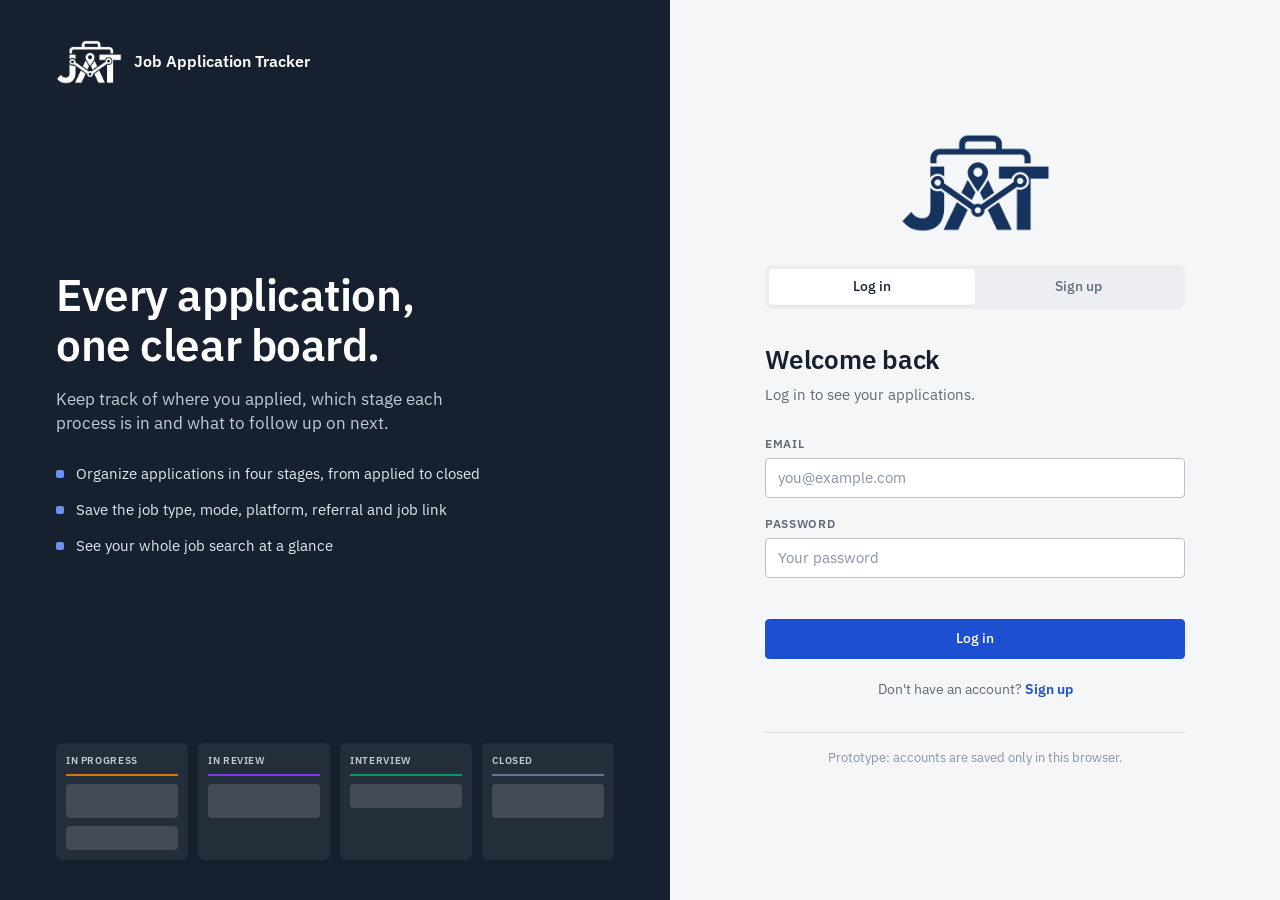
==== commit 6f670f9a: "Add JAT logo to start screen - Crop the logo and export transparent navy and white versions in asset" ====
--- a/index.html
+++ b/index.html
@@ -7,13 +7,14 @@
   <link rel="preconnect" href="https://fonts.googleapis.com">
   <link rel="preconnect" href="https://fonts.gstatic.com" crossorigin>
   <link href="https://fonts.googleapis.com/css2?family=IBM+Plex+Sans:wght@400;500;600;700&display=swap" rel="stylesheet">
+  <link rel="icon" type="image/png" href="assets/logo.png">
   <link rel="stylesheet" href="styles.css">
 </head>
 <body class="auth-page">
   <!-- Left: welcome panel -->
   <section class="auth-hero">
     <div class="brand">
-      <span class="logo logo-light">JT</span>
+      <img class="brand-logo" src="assets/logo-white.png" alt="JAT logo" width="66" height="44">
       <span class="brand-name">Job Application Tracker</span>
     </div>
 
@@ -40,6 +41,7 @@
   <!-- Right: log in / sign up -->
   <main class="auth-main">
     <div class="auth-card">
+      <img class="auth-logo" src="assets/logo.png" alt="Job Application Tracker" width="150" height="100">
       <div class="auth-tabs" role="tablist">
         <button type="button" class="auth-tab active" data-tab="login" role="tab" aria-selected="true">Log in</button>
         <button type="button" class="auth-tab" data-tab="signup" role="tab" aria-selected="false">Sign up</button>
--- a/styles.css
+++ b/styles.css
@@ -287,7 +287,8 @@
   background: var(--text); color: #fff;
 }
 .auth-hero .brand { gap: 12px; }
-.logo-light { background: #fff; color: var(--text); }
+.brand-logo { display: block; height: 44px; width: auto; }
+.auth-logo { display: block; height: 100px; width: auto; margin: 0 auto 32px; }
 .brand-name { font-weight: 600; font-size: 1rem; }
 .hero-copy h1 { font-size: clamp(2rem, 3.4vw, 2.8rem); line-height: 1.15; font-weight: 600; margin: 0 0 16px; }
 .hero-copy p { color: #c3cad5; font-size: 1.05rem; max-width: 440px; margin: 0 0 28px; }
@@ -354,4 +355,5 @@
   .auth-hero { padding: 28px 16px; gap: 24px; }
   .hero-points, .hero-preview { display: none; }
   .auth-main { padding: 32px 16px; place-items: start center; }
-}
+  .auth-logo { height: 72px; margin-bottom: 24px; }
+}
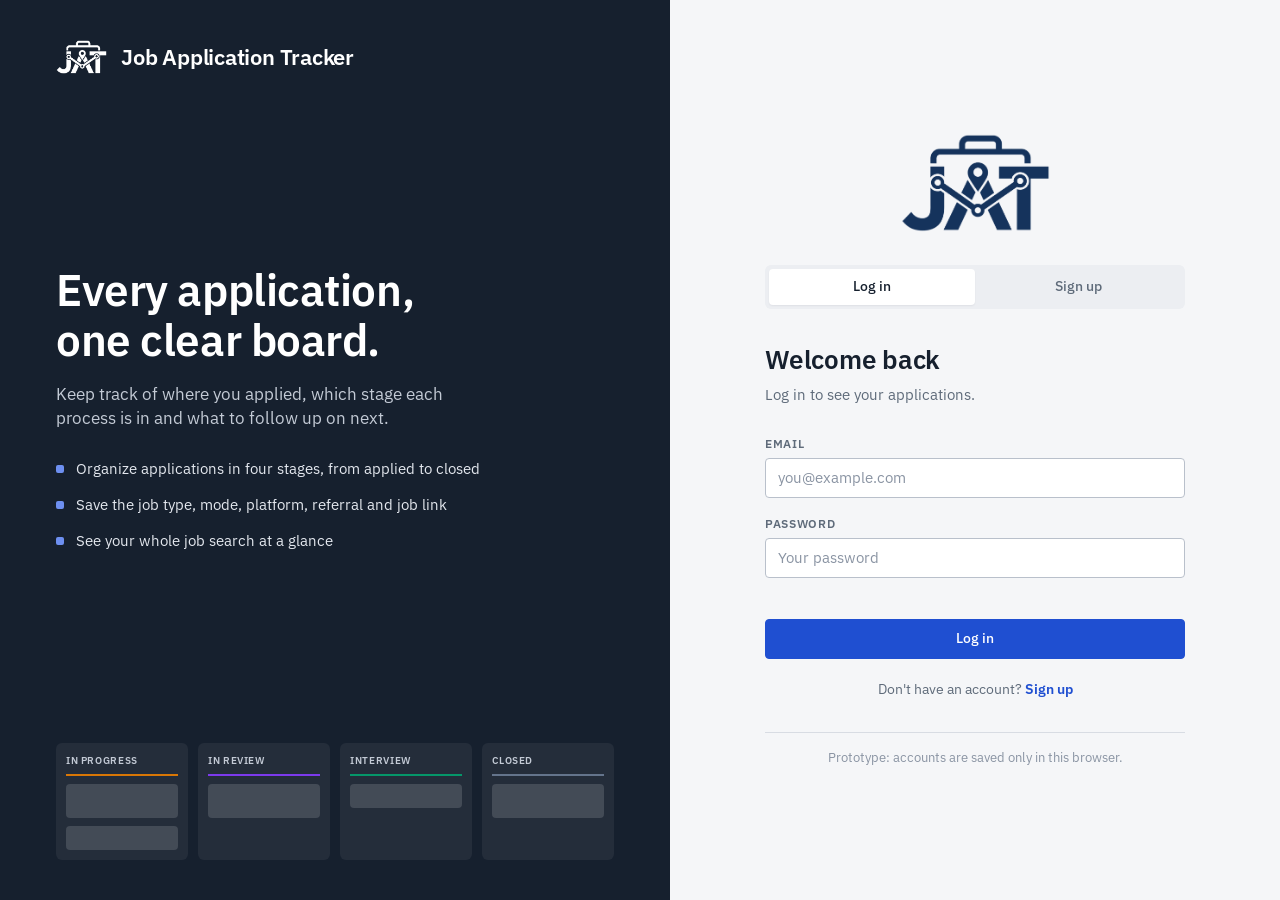
==== commit 1aa44332: "Balance start screen logo and app name sizes Co-Authored-By: Claude Opus 5.5 <noreply@anthropic.com>" ====
--- a/index.html
+++ b/index.html
@@ -14,7 +14,7 @@
   <!-- Left: welcome panel -->
   <section class="auth-hero">
     <div class="brand">
-      <img class="brand-logo" src="assets/logo-white.png" alt="JAT logo" width="66" height="44">
+      <img class="brand-logo" src="assets/logo-white.png" alt="JAT logo" width="51" height="34">
       <span class="brand-name">Job Application Tracker</span>
     </div>
 
--- a/styles.css
+++ b/styles.css
@@ -286,10 +286,10 @@
   padding: 40px 56px;
   background: var(--text); color: #fff;
 }
-.auth-hero .brand { gap: 12px; }
-.brand-logo { display: block; height: 44px; width: auto; }
+.auth-hero .brand { gap: 14px; }
+.brand-logo { display: block; height: 34px; width: auto; }
 .auth-logo { display: block; height: 100px; width: auto; margin: 0 auto 32px; }
-.brand-name { font-weight: 600; font-size: 1rem; }
+.brand-name { font-weight: 600; font-size: 1.4rem; letter-spacing: -0.01em; line-height: 1; }
 .hero-copy h1 { font-size: clamp(2rem, 3.4vw, 2.8rem); line-height: 1.15; font-weight: 600; margin: 0 0 16px; }
 .hero-copy p { color: #c3cad5; font-size: 1.05rem; max-width: 440px; margin: 0 0 28px; }
 .hero-points { list-style: none; padding: 0; margin: 0; display: grid; gap: 14px; }
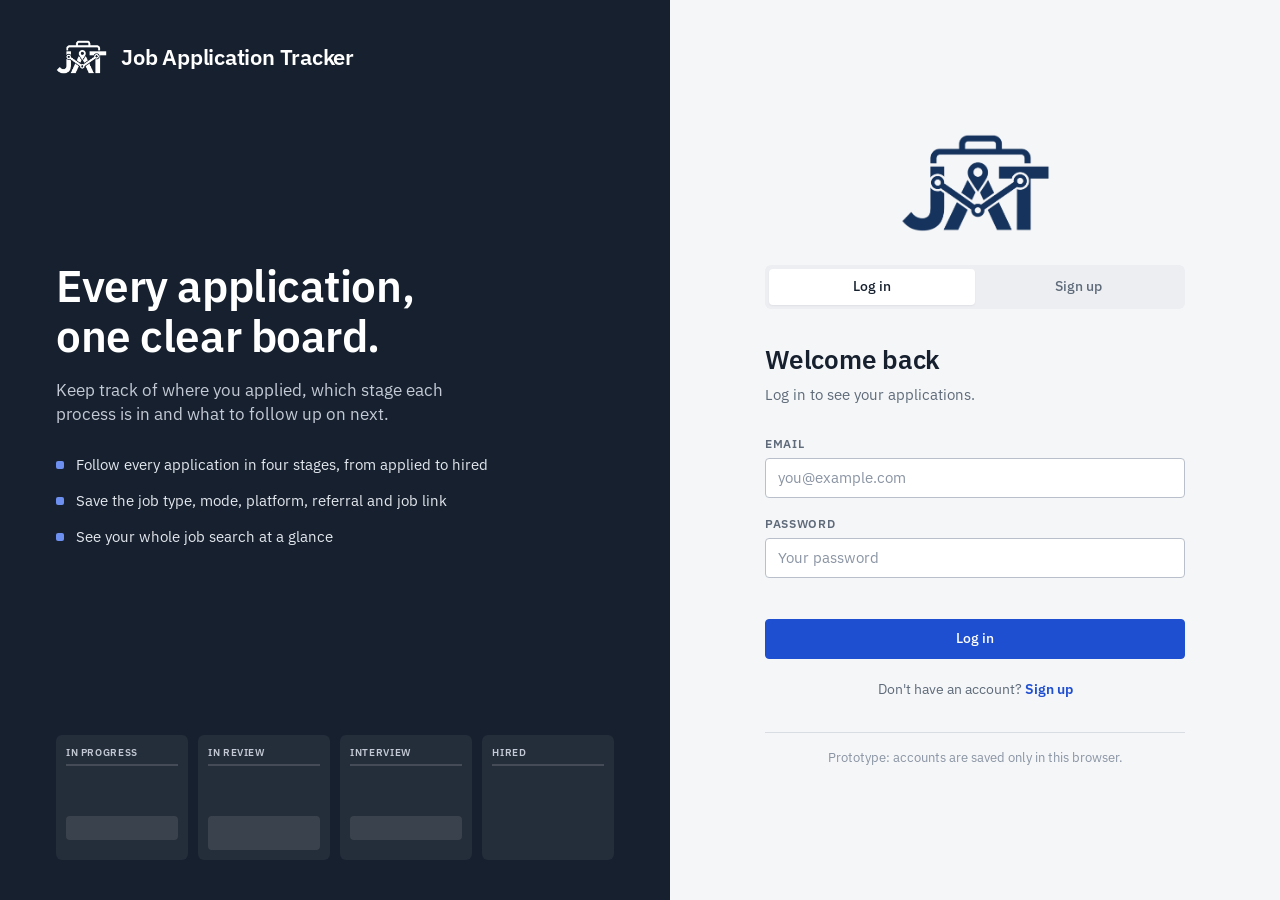
==== commit 102c9c35: "Rename Closed to Hired and add stage progression animations - Last stage is now Hired (green); Inter" ====
--- a/index.html
+++ b/index.html
@@ -23,18 +23,19 @@
       <p>Keep track of where you applied, which stage each process is in and what to follow up on next.</p>
 
       <ul class="hero-points">
-        <li><span class="point-mark"></span>Organize applications in four stages, from applied to closed</li>
+        <li><span class="point-mark"></span>Follow every application in four stages, from applied to hired</li>
         <li><span class="point-mark"></span>Save the job type, mode, platform, referral and job link</li>
         <li><span class="point-mark"></span>See your whole job search at a glance</li>
       </ul>
     </div>
 
     <!-- Small preview of the board -->
+    <!-- An application card moves from one stage to the next until it is hired -->
     <div class="hero-preview" aria-hidden="true">
-      <div class="preview-col"><span class="preview-head" style="--c: var(--progress)">In Progress</span><span class="preview-card"></span><span class="preview-card short"></span></div>
-      <div class="preview-col"><span class="preview-head" style="--c: var(--review)">In Review</span><span class="preview-card"></span></div>
-      <div class="preview-col"><span class="preview-head" style="--c: var(--interview)">Interview</span><span class="preview-card short"></span></div>
-      <div class="preview-col"><span class="preview-head" style="--c: var(--closed)">Closed</span><span class="preview-card"></span></div>
+      <div class="preview-col" style="--c: var(--progress); --i: 0"><span class="preview-head">In Progress</span><span class="preview-card traveler"></span><span class="preview-card short"></span></div>
+      <div class="preview-col" style="--c: var(--review); --i: 1"><span class="preview-head">In Review</span><span class="preview-card traveler"></span><span class="preview-card"></span></div>
+      <div class="preview-col" style="--c: var(--interview); --i: 2"><span class="preview-head">Interview</span><span class="preview-card traveler"></span><span class="preview-card short"></span></div>
+      <div class="preview-col" style="--c: var(--hired); --i: 3"><span class="preview-head">Hired</span><span class="preview-card traveler hired-card"><span class="check">✓</span></span></div>
     </div>
   </section>
 
--- a/styles.css
+++ b/styles.css
@@ -12,8 +12,8 @@
   --primary-soft: #e8eefc;
   --progress: #d97706;
   --review: #7c3aed;
-  --interview: #059669;
-  --closed: #64748b;
+  --interview: #0e7490;
+  --hired: #15803d;
   --danger: #c62828;
   --radius: 6px;
   --radius-sm: 4px;
@@ -110,15 +110,38 @@
 }
 
 .column-header {
+  position: relative;
   display: flex; align-items: center; gap: 10px;
   padding: 2px 2px 14px;
   margin-bottom: 14px;
   border-bottom: 2px solid var(--border);
 }
-.column[data-status="in-progress"] .column-header { border-bottom-color: var(--progress); }
-.column[data-status="in-review"]   .column-header { border-bottom-color: var(--review); }
-.column[data-status="interview"]   .column-header { border-bottom-color: var(--interview); }
-.column[data-status="closed"]      .column-header { border-bottom-color: var(--closed); }
+
+/* Progression on load: each column fades in after the previous one,
+   and its colored line grows from left to right */
+.column { animation: column-in 0.5s ease-out both; animation-delay: calc(var(--i, 0) * 0.15s); }
+.column-header::after {
+  content: ""; position: absolute; left: 0; right: 0; bottom: -2px; height: 2px;
+  background: var(--stage, var(--border));
+  transform-origin: left;
+  animation: line-grow 0.6s ease-out both;
+  animation-delay: calc(var(--i, 0) * 0.15s + 0.25s);
+}
+.column[data-status="in-progress"] { --stage: var(--progress); }
+.column[data-status="in-review"]   { --stage: var(--review); }
+.column[data-status="interview"]   { --stage: var(--interview); }
+.column[data-status="hired"]       { --stage: var(--hired); }
+.card.enter { animation: card-in 0.35s ease-out both; animation-delay: calc(var(--i, 0) * 0.15s + 0.3s); }
+.card.just-moved { animation: card-moved 0.9s ease-out; }
+
+@keyframes column-in { from { opacity: 0; transform: translateY(12px); } to { opacity: 1; transform: none; } }
+@keyframes line-grow { from { transform: scaleX(0); } to { transform: scaleX(1); } }
+@keyframes card-in   { from { opacity: 0; transform: translateY(8px); } to { opacity: 1; transform: none; } }
+@keyframes card-moved {
+  0%   { box-shadow: 0 0 0 0 var(--accent); transform: scale(0.97); }
+  40%  { box-shadow: 0 0 0 6px color-mix(in srgb, var(--accent) 25%, transparent); transform: scale(1.02); }
+  100% { box-shadow: var(--shadow-sm); transform: none; }
+}
 .column-header h2 {
   flex: 1; margin: 0;
   font-size: 0.8rem; font-weight: 600;
@@ -135,7 +158,7 @@
 .dot-progress  { background: var(--progress); }
 .dot-review    { background: var(--review); }
 .dot-interview { background: var(--interview); }
-.dot-closed    { background: var(--closed); }
+.dot-hired     { background: var(--hired); }
 
 .card-list { display: flex; flex-direction: column; gap: 12px; flex: 1; }
 .empty { color: var(--subtle); font-size: 0.85rem; text-align: center; padding: 20px 0; margin: 0; }
@@ -156,7 +179,7 @@
 .card.status-in-progress { --accent: var(--progress); }
 .card.status-in-review   { --accent: var(--review); }
 .card.status-interview   { --accent: var(--interview); }
-.card.status-closed      { --accent: var(--closed); }
+.card.status-hired       { --accent: var(--hired); }
 .card:hover { box-shadow: var(--shadow-md); transform: translateY(-1px); }
 .card:focus-visible { outline: 2px solid var(--primary); outline-offset: 2px; }
 
@@ -303,12 +326,66 @@
   background: rgb(255 255 255 / 0.06);
 }
 .preview-head {
+  position: relative;
   font-size: 0.65rem; font-weight: 600; text-transform: uppercase; letter-spacing: 0.06em;
-  color: #c3cad5; padding-bottom: 6px; border-bottom: 2px solid var(--c);
+  color: #c3cad5; padding-bottom: 6px;
   white-space: nowrap; overflow: hidden; text-overflow: ellipsis;
 }
-.preview-card { height: 34px; border-radius: var(--radius-sm); background: rgb(255 255 255 / 0.14); }
+/* Faint line under each stage, filled with color as the card arrives */
+.preview-head::before, .preview-head::after {
+  content: ""; position: absolute; left: 0; bottom: 0; height: 2px; width: 100%;
+}
+.preview-head::before { background: rgb(255 255 255 / 0.15); }
+.preview-head::after {
+  background: var(--c);
+  transform-origin: left; transform: scaleX(0);
+  animation: stage-fill 8s infinite;
+  animation-delay: calc(var(--i) * 1.6s);
+}
+.preview-card { height: 34px; border-radius: var(--radius-sm); background: rgb(255 255 255 / 0.10); }
 .preview-card.short { height: 24px; }
+
+/* The highlighted card that moves from stage to stage */
+.preview-card.traveler {
+  display: grid; place-items: center;
+  background: #fff;
+  border-left: 3px solid var(--c);
+  opacity: 0;
+  animation: travel 8s infinite;
+  animation-delay: calc(var(--i) * 1.6s);
+}
+.preview-card.hired-card { animation-name: travel-last; }
+.check {
+  color: var(--hired); font-weight: 700; font-size: 0.9rem;
+  opacity: 0; animation: check-pop 8s infinite; animation-delay: 4.8s;
+}
+
+@keyframes travel {            /* visible for ~1.6s, then slides to the next stage */
+  0%   { opacity: 0; transform: translateX(-14px); }
+  4%   { opacity: 1; transform: translateX(0); }
+  17%  { opacity: 1; transform: translateX(0); }
+  21%  { opacity: 0; transform: translateX(14px); }
+  100% { opacity: 0; transform: translateX(14px); }
+}
+@keyframes travel-last {       /* arrives at Hired and stays until the loop restarts */
+  0%   { opacity: 0; transform: translateX(-14px); }
+  4%   { opacity: 1; transform: translateX(0); }
+  36%  { opacity: 1; transform: translateX(0); }
+  40%  { opacity: 0; }
+  100% { opacity: 0; }
+}
+@keyframes check-pop {
+  0%, 3% { opacity: 0; transform: scale(0.4); }
+  8%     { opacity: 1; transform: scale(1.2); }
+  12%, 36% { opacity: 1; transform: scale(1); }
+  40%, 100% { opacity: 0; }
+}
+@keyframes stage-fill {
+  0%   { transform: scaleX(0); }
+  6%   { transform: scaleX(1); }
+  92%  { transform: scaleX(1); opacity: 1; }
+  100% { transform: scaleX(1); opacity: 0; }
+}
 
 .auth-main { display: grid; place-items: center; padding: 40px 24px; }
 .auth-card { width: min(420px, 100%); }
@@ -335,6 +412,14 @@
 .auth-note {
   margin: 32px 0 0; padding-top: 16px; border-top: 1px solid var(--border);
   text-align: center; font-size: 0.8rem; color: var(--subtle);
+}
+
+/* Respect users who prefer less motion */
+@media (prefers-reduced-motion: reduce) {
+  *, *::before, *::after { animation: none !important; transition: none !important; }
+  .preview-card.traveler { opacity: 0; }
+  .preview-col:last-child .traveler, .preview-col:last-child .check { opacity: 1; }
+  .preview-head::after { transform: scaleX(1); }
 }
 
 /* ---------- Phone ---------- */
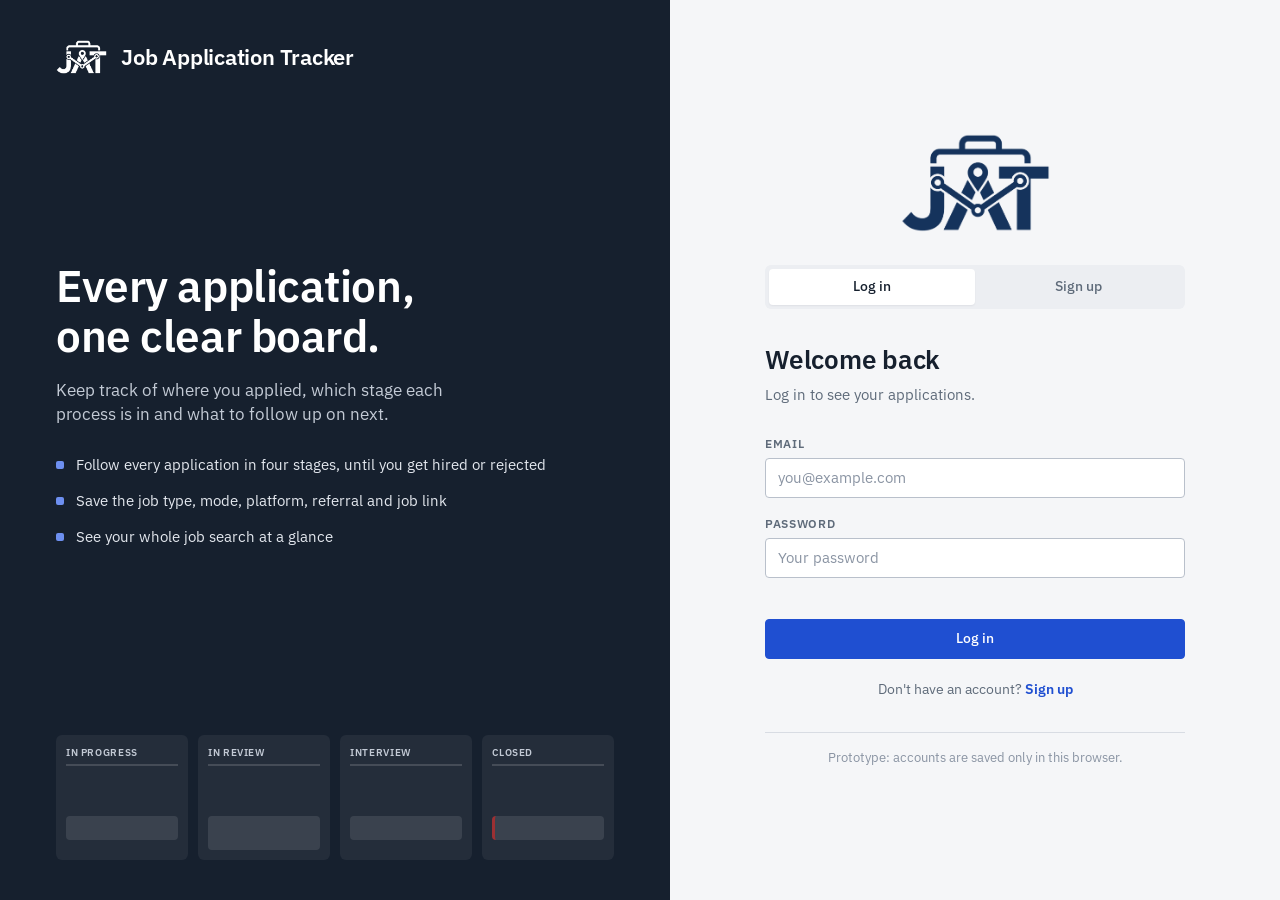
==== commit 14cc352d: "Closed column with Hired and Rejected outcomes - Fourth column is Closed again and holds both final " ====
--- a/index.html
+++ b/index.html
@@ -23,19 +23,19 @@
       <p>Keep track of where you applied, which stage each process is in and what to follow up on next.</p>
 
       <ul class="hero-points">
-        <li><span class="point-mark"></span>Follow every application in four stages, from applied to hired</li>
+        <li><span class="point-mark"></span>Follow every application in four stages, until you get hired or rejected</li>
         <li><span class="point-mark"></span>Save the job type, mode, platform, referral and job link</li>
         <li><span class="point-mark"></span>See your whole job search at a glance</li>
       </ul>
     </div>
 
     <!-- Small preview of the board -->
-    <!-- An application card moves from one stage to the next until it is hired -->
+    <!-- An application card moves from one stage to the next until it is closed as hired -->
     <div class="hero-preview" aria-hidden="true">
       <div class="preview-col" style="--c: var(--progress); --i: 0"><span class="preview-head">In Progress</span><span class="preview-card traveler"></span><span class="preview-card short"></span></div>
       <div class="preview-col" style="--c: var(--review); --i: 1"><span class="preview-head">In Review</span><span class="preview-card traveler"></span><span class="preview-card"></span></div>
       <div class="preview-col" style="--c: var(--interview); --i: 2"><span class="preview-head">Interview</span><span class="preview-card traveler"></span><span class="preview-card short"></span></div>
-      <div class="preview-col" style="--c: var(--hired); --i: 3"><span class="preview-head">Hired</span><span class="preview-card traveler hired-card"><span class="check">✓</span></span></div>
+      <div class="preview-col" style="--c: var(--closed); --i: 3"><span class="preview-head">Closed</span><span class="preview-card traveler hired-card"><span class="check">✓ Hired</span></span><span class="preview-card short rejected-ghost"></span></div>
     </div>
   </section>
 
--- a/styles.css
+++ b/styles.css
@@ -13,7 +13,9 @@
   --progress: #d97706;
   --review: #7c3aed;
   --interview: #0e7490;
+  --closed: #475569;
   --hired: #15803d;
+  --rejected: #c62828;
   --danger: #c62828;
   --radius: 6px;
   --radius-sm: 4px;
@@ -130,7 +132,7 @@
 .column[data-status="in-progress"] { --stage: var(--progress); }
 .column[data-status="in-review"]   { --stage: var(--review); }
 .column[data-status="interview"]   { --stage: var(--interview); }
-.column[data-status="hired"]       { --stage: var(--hired); }
+.column[data-status="closed"]      { --stage: var(--closed); }
 .card.enter { animation: card-in 0.35s ease-out both; animation-delay: calc(var(--i, 0) * 0.15s + 0.3s); }
 .card.just-moved { animation: card-moved 0.9s ease-out; }
 
@@ -158,7 +160,7 @@
 .dot-progress  { background: var(--progress); }
 .dot-review    { background: var(--review); }
 .dot-interview { background: var(--interview); }
-.dot-hired     { background: var(--hired); }
+.dot-closed    { background: var(--closed); }
 
 .card-list { display: flex; flex-direction: column; gap: 12px; flex: 1; }
 .empty { color: var(--subtle); font-size: 0.85rem; text-align: center; padding: 20px 0; margin: 0; }
@@ -180,6 +182,18 @@
 .card.status-in-review   { --accent: var(--review); }
 .card.status-interview   { --accent: var(--interview); }
 .card.status-hired       { --accent: var(--hired); }
+.card.status-rejected    { --accent: var(--rejected); }
+
+/* Outcome badge for closed applications */
+.outcome {
+  align-self: flex-start;
+  display: inline-flex; align-items: center;
+  height: 22px; padding: 0 8px; margin-bottom: 8px;
+  border-radius: var(--radius-sm);
+  font-size: 0.72rem; font-weight: 600; letter-spacing: 0.04em; text-transform: uppercase;
+}
+.outcome-hired    { background: #e8f5ec; color: var(--hired); }
+.outcome-rejected { background: #fdecec; color: var(--rejected); }
 .card:hover { box-shadow: var(--shadow-md); transform: translateY(-1px); }
 .card:focus-visible { outline: 2px solid var(--primary); outline-offset: 2px; }
 
@@ -354,9 +368,10 @@
   animation: travel 8s infinite;
   animation-delay: calc(var(--i) * 1.6s);
 }
-.preview-card.hired-card { animation-name: travel-last; }
+.preview-card.hired-card { animation-name: travel-last; border-left-color: var(--hired); }
+.preview-card.rejected-ghost { border-left: 3px solid rgb(198 40 40 / 0.7); }
 .check {
-  color: var(--hired); font-weight: 700; font-size: 0.9rem;
+  color: var(--hired); font-weight: 700; font-size: 0.7rem; letter-spacing: 0.04em; text-transform: uppercase;
   opacity: 0; animation: check-pop 8s infinite; animation-delay: 4.8s;
 }
 
